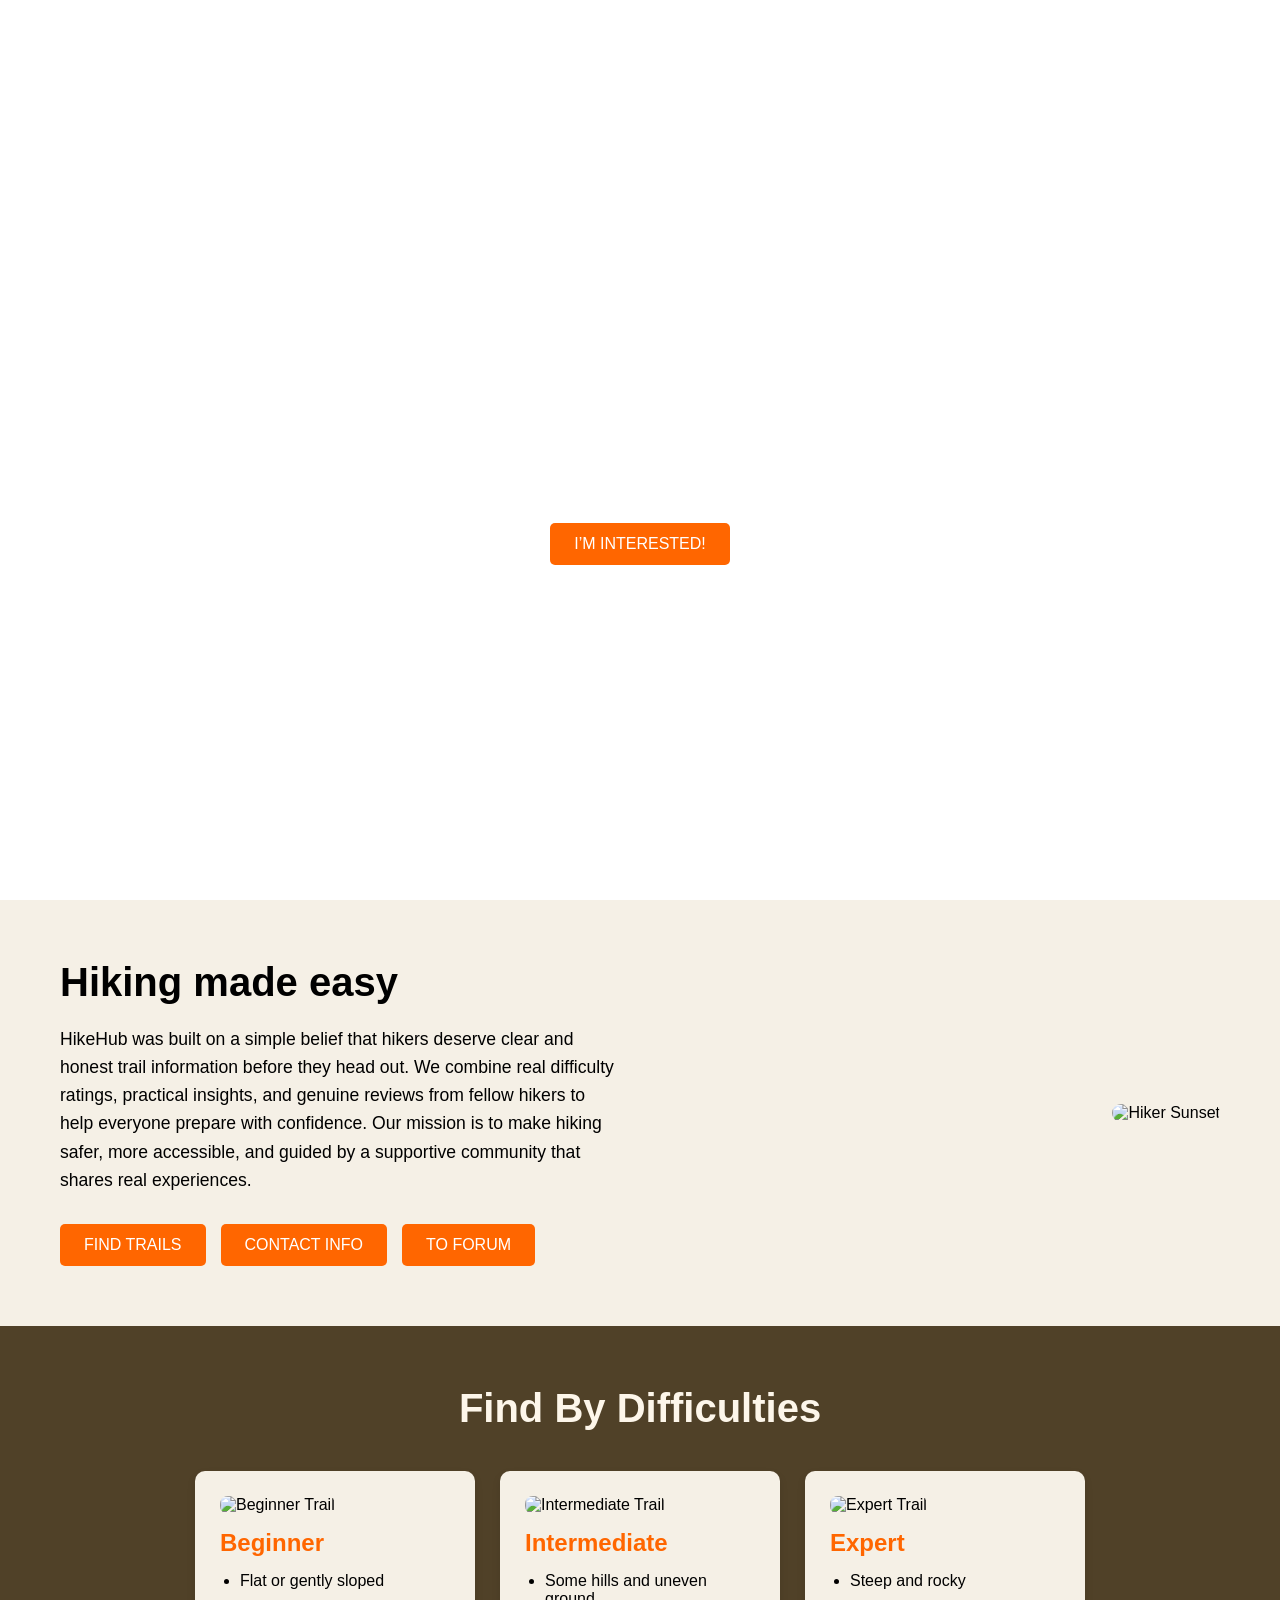
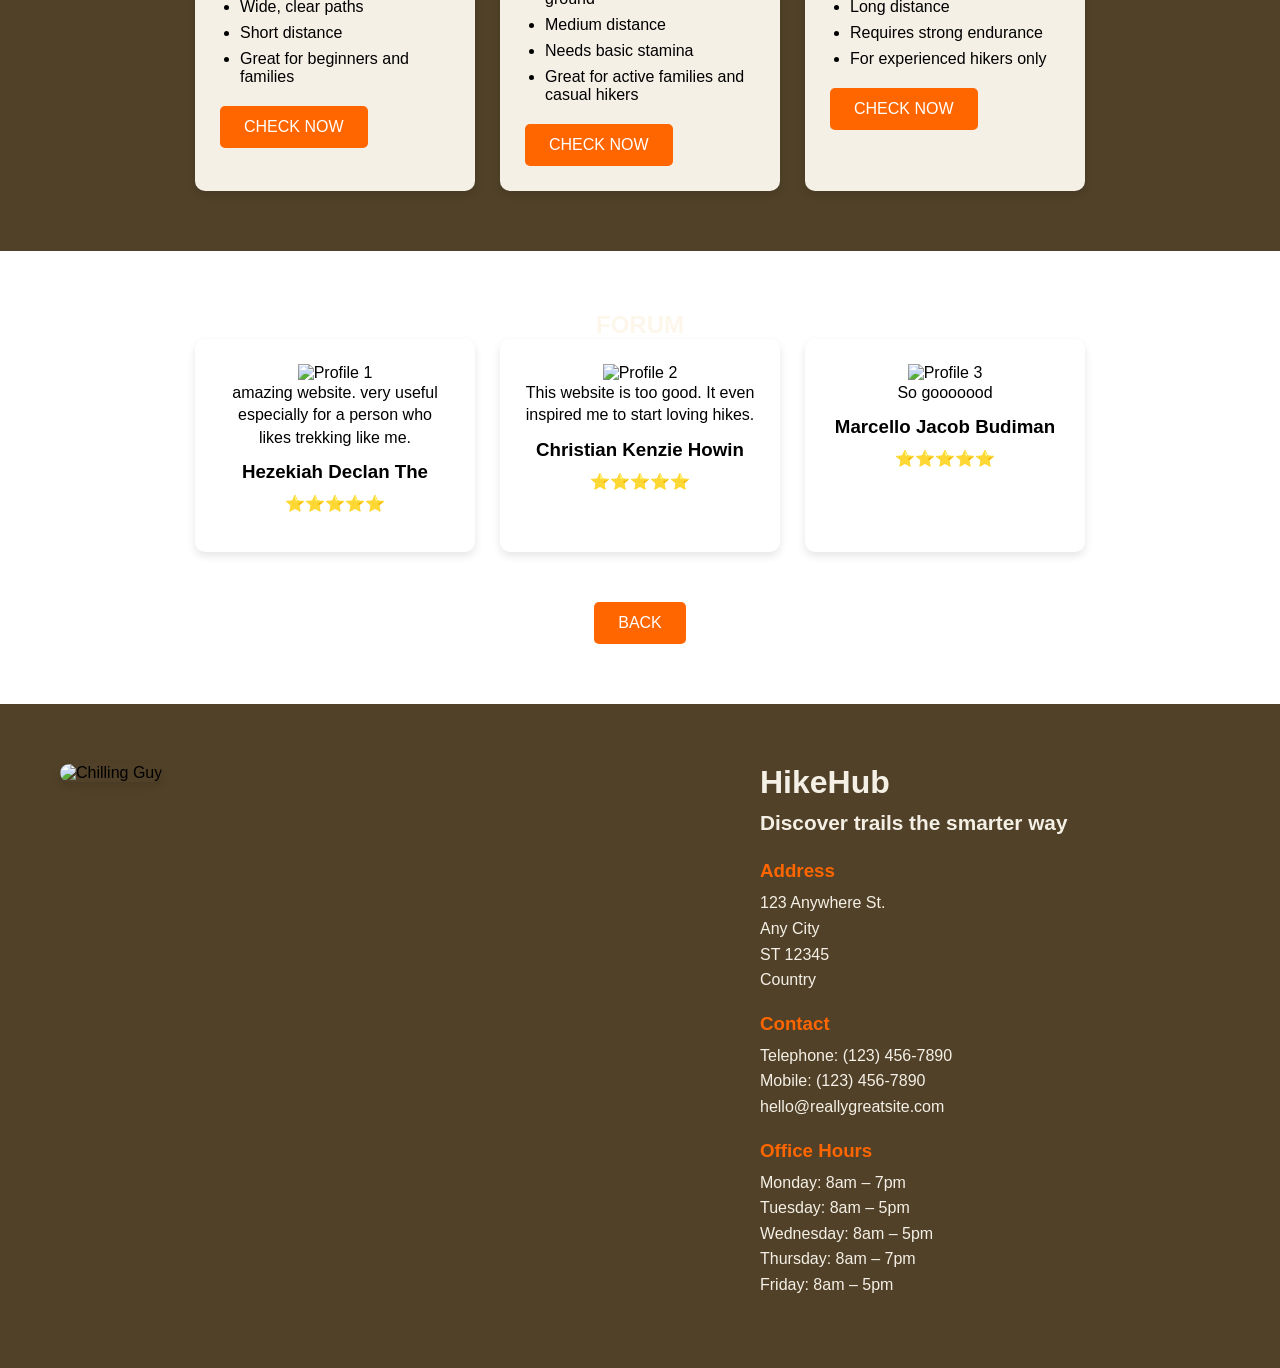
==== index.html @ 40cbac71 "Rename open.html to index.html" ====
<!DOCTYPE html>
<html lang="en">
<head>
  <meta charset="UTF-8">
  <meta name="viewport" content="width=device-width, initial-scale=1.0">
  <title>HikeHub</title>
  <link rel="stylesheet" href="styles.css">
  <meta name="keywords" content="HikeHub">
  <meta name="description" content="Marpel">
</head>
<body>

  <section class="PEL">
    <div class="KENZ">
      <h1>HikeHub</h1>
      <h2>Time for your next adventure</h2>
      <p>Let us help show it to you</p>
      <a href="#PELLL" class="KENZZZ">I’M INTERESTED!</a>
    </div>
  </section>

  <section id="PELLL" class="PELLL">
    <div class="ZIEEE">
      <h1>Hiking made easy</h1>
      <p>
        HikeHub was built on a simple belief that hikers deserve clear and honest trail information before they head out. 
        We combine real difficulty ratings, practical insights, and genuine reviews from fellow hikers to help everyone prepare with confidence. 
        Our mission is to make hiking safer, more accessible, and guided by a supportive community that shares real experiences.
      </p>
      <div class="FEII">
        <a href="#anything" class="KENZZZ">FIND TRAILS</a>
        <a href="#MISAEL" class="KENZZZ">CONTACT INFO</a>
        <a href="#anythingelse" class="KENZZZ">TO FORUM</a>
      </div>
    </div>
    <div class="VEL">
      <img src="2.jpeg" alt="Hiker Sunset">
    </div>
  </section>

  <section id="anything" class="anything">
    <h1>Find By Difficulties</h1>
    <div class="HARUSNYABEBAS">
      <div class="BEBAS">
        <img src="3 1.jpeg" alt="Beginner Trail" class="card-img">
        <h2>Beginner</h2>
        <ul>
          <li>Flat or gently sloped</li>
          <li>Wide, clear paths</li>
          <li>Short distance</li>
          <li>Great for beginners and families</li>
        </ul>
        <a href="abc.html" class="KENZZZ">CHECK NOW</a>
      </div>
      <div class="BEBAS">
        <img src="3.jpeg" alt="Intermediate Trail" class="card-img">
        <h2>Intermediate</h2>
        <ul>
          <li>Some hills and uneven ground</li>
          <li>Medium distance</li>
          <li>Needs basic stamina</li>
          <li>Great for active families and casual hikers</li>
        </ul>
        <a href="intermediate.html" class="KENZZZ">CHECK NOW</a>
      </div>
      <div class="BEBAS">
        <img src="32.jpeg" alt="Expert Trail" class="card-img">
        <h2>Expert</h2>
        <ul>
          <li>Steep and rocky</li>
          <li>Long distance</li>
          <li>Requires strong endurance</li>
          <li>For experienced hikers only</li>
        </ul>
        <a href="def.html" class="KENZZZ">CHECK NOW</a>
      </div>
    </div>
  </section>

  <section id="anythingelse" class="anythingelse">
    <h1>FORUM</h1>
    <div class="FORUMSSS">
      <div class="HEZKIE">
        <img src="HEZK.jpeg" alt="Profile 1" class="APA">
        <p>amazing website. very useful especially for a person who likes trekking like me.</p>
        <h3>Hezekiah Declan The</h3>
        <p>⭐⭐⭐⭐⭐</p>
      </div>
      <div class="HEZKIE">
        <img src="KEN.jpeg" alt="Profile 2" class="APA">
        <p>This website is too good. It even inspired me to start loving hikes.</p>
        <h3>Christian Kenzie Howin</h3>
        <p>⭐⭐⭐⭐⭐</p>
      </div>
      <div class="HEZKIE">
        <img src="CELLO.jpeg" alt="Profile 3" class="APA">
        <p>So gooooood</p>
        <h3>Marcello Jacob Budiman</h3>
        <p>⭐⭐⭐⭐⭐</p>
      </div>
    </div>
    <a href="#PELLL" class="KENZZZ forum-back">BACK</a>
  </section>

  <section id="MISAEL" class="MISAEL">
    <div class="BENN">
      <img src="81.jpeg" alt="Chilling Guy">
    </div>
    <div class="MIKHAEL">
      <h1>HikeHub</h1>
      <h2>Discover trails the smarter way</h2>

      <h3>Address</h3>
      <p>123 Anywhere St.<br>Any City<br>ST 12345<br>Country</p>

      <h3>Contact</h3>
      <p>Telephone: (123) 456-7890<br>
         Mobile: (123) 456-7890<br>
         hello@reallygreatsite.com</p>

      <h3>Office Hours</h3>
      <p>
        Monday: 8am – 7pm<br>
        Tuesday: 8am – 5pm<br>
        Wednesday: 8am – 5pm<br>
        Thursday: 8am – 7pm<br>
        Friday: 8am – 5pm
      </p>
    </div>
  </section>

</body>
</html>
---- styles.css ----
* {
  margin: 0;
  padding: 0;
  box-sizing: border-box;
  font-family: Arial, sans-serif;
}

html { scroll-behavior: smooth; }

.KENZZZ {
  background-color: #ff6600;
  color: white;
  text-decoration: none;
  padding: 12px 24px;
  font-size: 1rem;
  border-radius: 5px;
  transition: background 0.3s ease;
  display: inline-block;
}
.KENZZZ:hover { background-color: #e65c00; }

.PEL {
  background: url('FIRST\ PAGE.jpeg') no-repeat center center/cover;
  height: 100vh;
  display: flex;
  align-items: center;
  justify-content: center;
  text-align: center;
  color: white;
}
.KENZ h1 { font-size: 4rem; margin-bottom: 15px; }
.KENZ h2 { font-size: 2rem; margin-bottom: 15px; }
.KENZ p { font-size: 1.2rem; margin-bottom: 25px; }

.PELLL {
  display: flex;
  justify-content: space-between;
  align-items: center;
  padding: 60px;
  background-color: #f5f0e6;
}
.ZIEEE { flex: 1; padding-right: 40px; max-width: 600px; }
.ZIEEE h1 { font-size: 2.5rem; margin-bottom: 20px; }
.ZIEEE p { font-size: 1.1rem; line-height: 1.6; margin-bottom: 30px; }
.FEII { display: flex; gap: 15px; flex-wrap: wrap; }
.VEL { flex: 1; text-align: right; }
.VEL img { max-width: 100%; border-radius: 10px; }

.anything {
  background-color: #504128;
  padding: 60px;
  text-align: center;
}
.anything h1 { font-size: 2.5rem; margin-bottom: 40px; color: #fdf6ea; }
.HARUSNYABEBAS {
  display: flex;
  justify-content: center;
  gap: 25px;
  flex-wrap: wrap;
}
.BEBAS {
  background: #f5f0e6;
  border-radius: 10px;
  padding: 25px;
  width: 280px;
  box-shadow: 0 4px 8px rgba(0,0,0,0.1);
  text-align: left;
}
.BEBAS h2 { margin-bottom: 15px; color: #ff6600; }
.BEBAS ul { margin-bottom: 20px; padding-left: 20px; }
.BEBAS li { margin-bottom: 8px; }

.anythingelse {
  background: url('71.jpeg') no-repeat center center/cover;
  padding: 60px;
  text-align: center;
}

.anythingelse h1{color: #fdf6ea; }
.FORUMSSS {
  display: flex;
  justify-content: center;
  gap: 25px;
  flex-wrap: wrap;
}
.HEZKIE {
  background: white;
  border-radius: 10px;
  padding: 25px;
  width: 280px;
  box-shadow: 0 4px 8px rgba(0,0,0,0.1);
}
.APAAJ {
  width: 70px;
  height: 70px;
  border-radius: 50%;
  margin-bottom: 15px;
}
.HEZKIE p { margin-bottom: 12px; line-height: 1.4; }
.HEZKIE h3 { margin-bottom: 10px; font-weight: bold; }

.MISAEL {
  display: flex;
  justify-content: space-between;
  align-items: flex-start;
  padding: 60px;
  background-color: #504128;
  position: relative;
}
.MIKHAEL { flex: 1; padding-right: 40px; max-width: 500px; }
.MIKHAEL h1 { font-size: 2rem; margin-bottom: 10px; color: #f5f0e6;}
.MIKHAEL h2 { font-size: 1.3rem; margin-bottom: 25px; color: #f5f0e6; }
.MIKHAEL h3 { margin-top: 20px; margin-bottom: 8px; color: #ff6600; }
.MIKHAEL p { line-height: 1.6; margin-bottom: 10px; color: #f5f0e6; }
.BENN { flex: 1; text-align: right; }
.BENN img { max-width: 100%; border-radius: 10px; box-shadow: 0 4px 8px rgba(0,0,0,0.1); }
.MISAEL .KENZZZ { position: absolute; top: 20px; right: 20px; }

@media (max-width: 768px) {
  .PELLL, .MISAEL { flex-direction: column; text-align: center; }
  .ZIEEE, .MIKHAEL { padding-right: 0; max-width: 100%; }
  .VEL, .BENN { margin-top: 20px; text-align: center; }
}

.card-img {
  width: 100%;
  height: 150px;
  object-fit: cover;
  border-radius: 8px;
  margin-bottom: 15px;
}

.anything.else h1 {
  margin-bottom: 30px;
}
.FORUMSSS {
  margin-bottom: 30px;
}
.forum-back {
  margin-top: 20px;
}

.MISAEL {
  display: flex;
  justify-content: space-between;
  align-items: flex-start;
  padding: 60px;
  background-color: #504128;
  position: relative;
}
.BENN {
  flex: 1;
  text-align: left;
}
.MIKHAEL {
  flex: 1;
  padding-left: 40px;
  max-width: 500px;
}
.contact-back {
  position: absolute;
  bottom: 20px;
  left: 20px;
}
.BEBASPAGE {
  background-color: #d8e3d1;
  padding: 60px;
  text-align: center;
}

.BEBASPAGE h1 {
  font-size: 2.5rem;
  margin-bottom: 40px;
  color: #333;
}

.HARUSNYA {
  display: flex;
  justify-content: center;
  gap: 25px;
  flex-wrap: wrap;
}

.BEBAS-trail {
  background: white;
  border-radius: 10px;
  padding: 25px;
  width: 280px;
  box-shadow: 0 4px 8px rgba(0,0,0,0.1);
  text-align: left;
}

.BEBAS-trail h2 {
  margin-bottom: 15px;
  color: #ff6600;
}

.BEBAS-trail p {
  margin-bottom: 8px;
  line-height: 1.5;
  color: #444;
}

.card-img {
  width: 100%;
  height: 150px;
  object-fit: cover;
  border-radius: 8px;
  margin-bottom: 15px;
}

.contact-back {
  margin-top: 40px;
  display: inline-block;
}
.banner {
  background: url('41.jpeg') no-repeat center center/cover;
  height: 250px;
  display: flex;
  align-items: center;
  justify-content: center;
  color: white;
  text-align: center;
  position: relative;
}

.banner h1 {
  font-size: 3rem;
  font-weight: bold;
  text-shadow: 2px 2px 6px rgba(0,0,0,0.6);
}

.BEBASPAGE {
  background-color: #5a422f;
  padding: 60px;
  text-align: center;
}

.BEBASPAGE h2 {
  font-size: 2rem;
  margin-bottom: 40px;
  color: #202020;
}

.banner2 {
  background: url('61.jpeg') no-repeat center center/cover;
  height: 250px;
  display: flex;
  align-items: center;
  justify-content: center;
  color: white;
  text-align: center;
  position: relative;
}

.banner3 {
  background: url('52.jpeg') no-repeat center center/cover;
  height: 250px;
  display: flex;
  align-items: center;
  justify-content: center;
  color: white;
  text-align: center;
  position: relative;
}
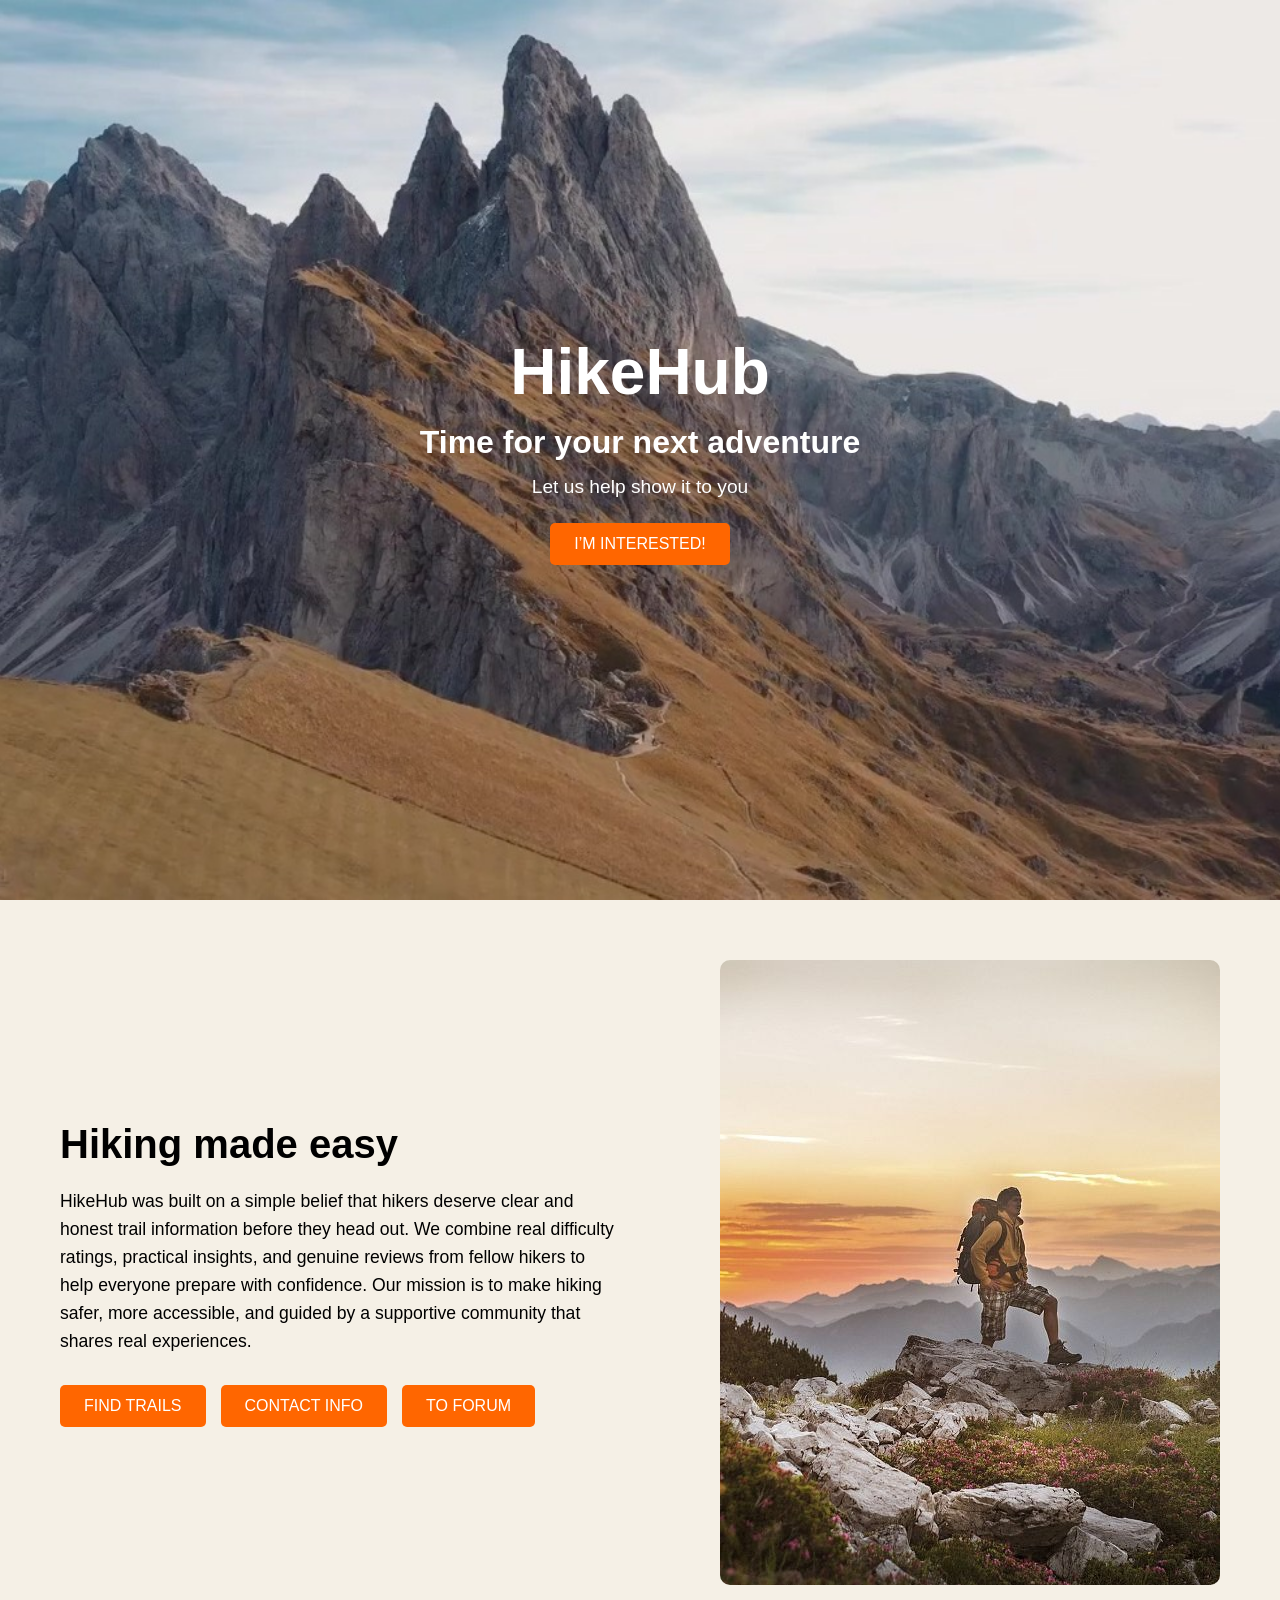
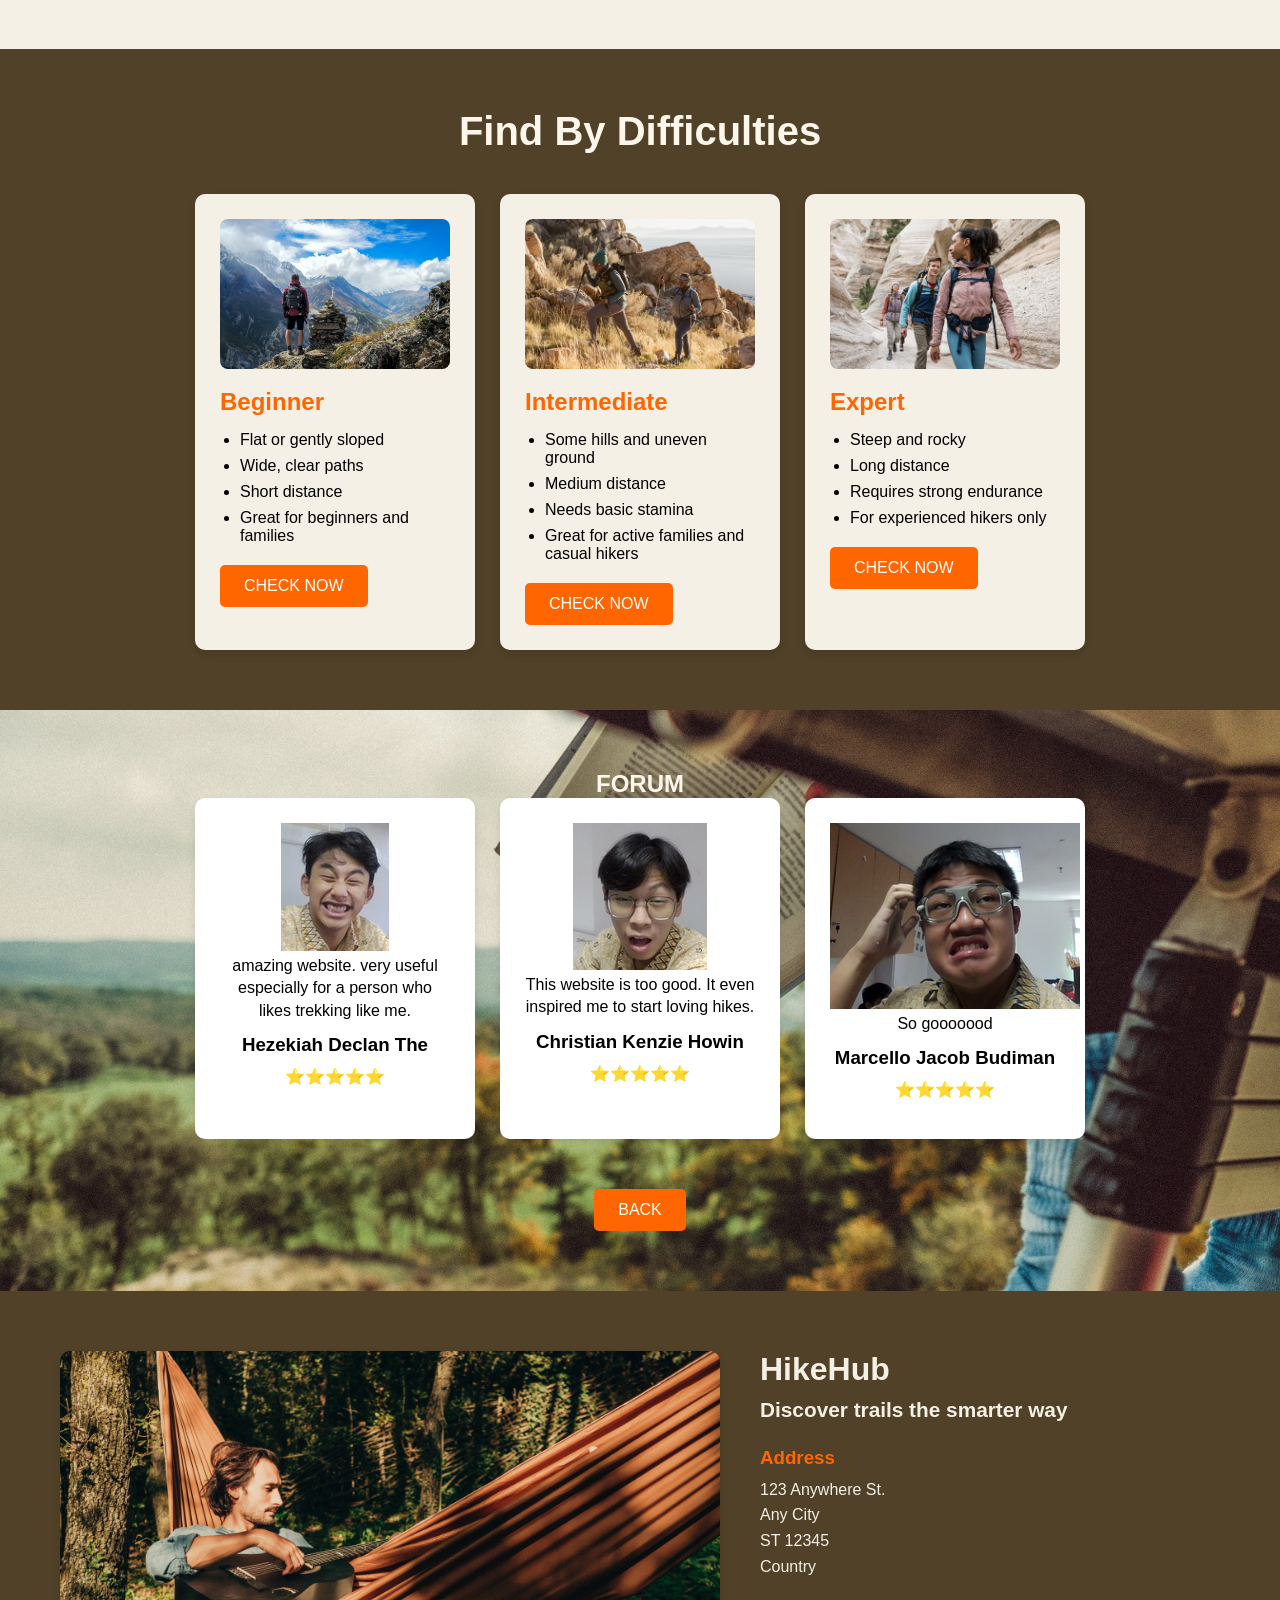
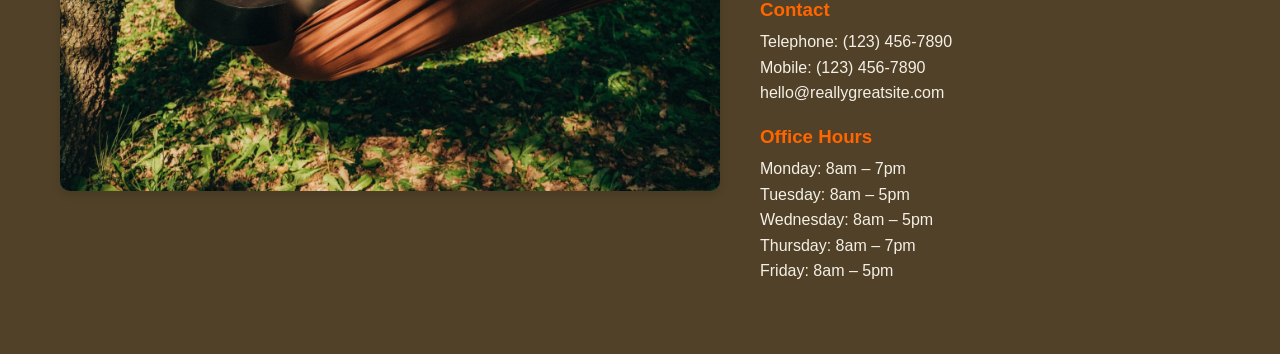
==== commit 394413cf: "Update index.html" ====
--- a/index.html
+++ b/index.html
@@ -126,7 +126,20 @@
         Thursday: 8am – 7pm<br>
         Friday: 8am – 5pm
       </p>
+      <meta charset="UTF-8">
+<meta name="viewport" content="width=device-width, initial-scale=1.0">
+<title>Hike Hub</title>
+<meta name="description" content="Hike Hub is a hiking website designed to help people discover and explore hiking trails.”>
     </div>
+  <!-- Google tag (gtag.js) -->
+<script async src="https://www.googletagmanager.com/gtag/js?id=G-FWZPLFTRER"></script>
+<script>
+  window.dataLayer = window.dataLayer || [];
+  function gtag(){dataLayer.push(arguments);}
+  gtag('js', new Date());
+
+  gtag('config', 'G-FWZPLFTRER');
+</script>
   </section>
 
 </body>
--- a/styles.css
+++ b/styles.css
@@ -262,4 +262,4 @@
   color: white;
   text-align: center;
   position: relative;
-}+}
